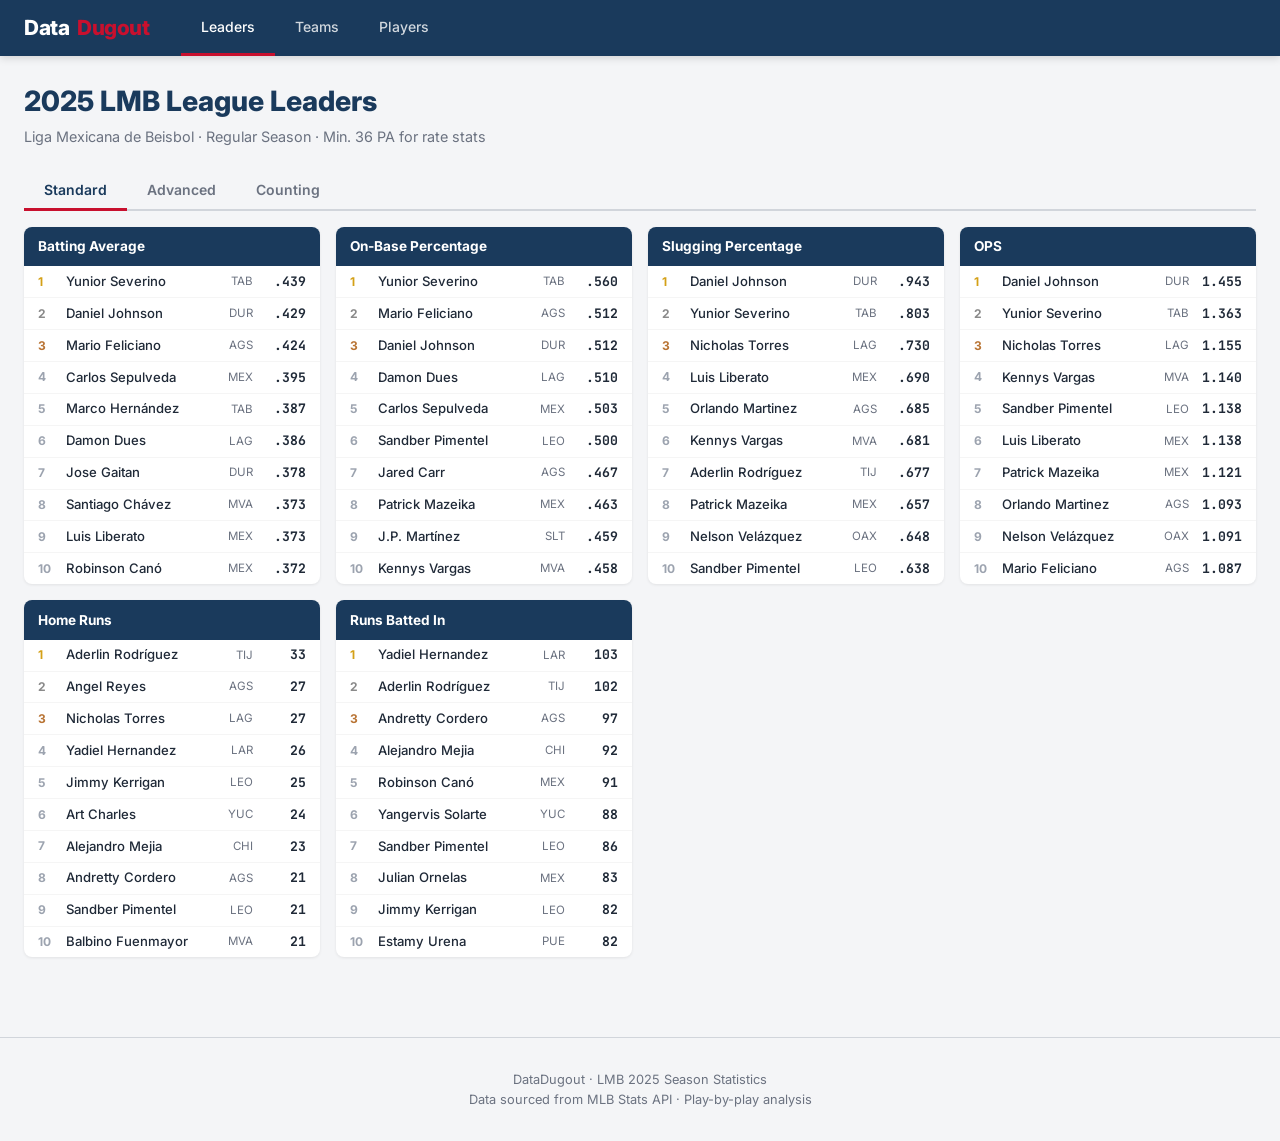
==== docs/index.html @ 57ed879c "Adding alpha version" ====
<!DOCTYPE html>
<html lang="en">
<head>
  <meta charset="UTF-8">
  <meta name="viewport" content="width=device-width, initial-scale=1.0">
  <title>DataDugout - LMB Stats 2025</title>
  <link rel="preconnect" href="https://fonts.googleapis.com">
  <link href="https://fonts.googleapis.com/css2?family=Inter:wght@400;500;600;700;800&family=JetBrains+Mono:wght@400;700&display=swap" rel="stylesheet">
  <link rel="stylesheet" href="css/style.css">
</head>
<body>
  <header class="site-header">
    <div class="header-inner">
      <a href="index.html" class="site-logo">Data<span class="accent">Dugout</span></a>
      <nav>
        <a href="index.html">Leaders</a>
        <a href="teams.html">Teams</a>
        <a href="players.html">Players</a>
      </nav>
    </div>
  </header>

  <main class="container">
    <h1 class="page-title">2025 LMB League Leaders</h1>
    <p class="page-subtitle">Liga Mexicana de Beisbol &middot; Regular Season &middot; Min. 36 PA for rate stats</p>

    <div class="tabs">
      <button class="tab-btn active" data-tab="standard">Standard</button>
      <button class="tab-btn" data-tab="advanced">Advanced</button>
      <button class="tab-btn" data-tab="counting">Counting</button>
    </div>

    <div id="tab-standard" class="tab-content">
      <div class="leaders-grid" id="leaders-standard"></div>
    </div>
    <div id="tab-advanced" class="tab-content" style="display:none">
      <div class="leaders-grid" id="leaders-advanced"></div>
    </div>
    <div id="tab-counting" class="tab-content" style="display:none">
      <div class="leaders-grid" id="leaders-counting"></div>
    </div>
  </main>

  <footer class="site-footer">
    <p>DataDugout &middot; LMB 2025 Season Statistics</p>
    <p>Data sourced from MLB Stats API &middot; Play-by-play analysis</p>
  </footer>

  <script src="js/shared.js"></script>
  <script>
    const STANDARD_CATS = ['BA', 'OBP', 'SLG', 'OPS', 'HR', 'RBI'];
    const ADVANCED_CATS = ['wOBA', 'ISO', 'BABIP', 'BB%', 'K%', 'RAA'];
    const COUNTING_CATS = ['H', '2B', '3B', 'HR', 'BB', 'RBI'];

    function renderLeaderCard(cat, data) {
      const d = data[cat];
      if (!d) return '';
      let html = `<div class="leader-card">
        <div class="leader-card-header">${d.label}</div>
        <ol class="leader-list">`;
      for (let i = 0; i < d.players.length; i++) {
        const p = d.players[i];
        const rankClass = i < 3 ? ` rank-${i + 1}` : '';
        const val = fmtStat(p.value, d.format);
        html += `<li>
          <span class="leader-rank${rankClass}">${i + 1}</span>
          <span class="leader-name"><a href="player.html?id=${p.id}">${p.name}</a></span>
          <span class="leader-team">${p.teamAbbr}</span>
          <span class="leader-value">${val}</span>
        </li>`;
      }
      html += '</ol></div>';
      return html;
    }

    async function init() {
      const leaders = await loadJSON('leaders.json');

      document.getElementById('leaders-standard').innerHTML =
        STANDARD_CATS.map(c => renderLeaderCard(c, leaders)).join('');
      document.getElementById('leaders-advanced').innerHTML =
        ADVANCED_CATS.map(c => renderLeaderCard(c, leaders)).join('');
      document.getElementById('leaders-counting').innerHTML =
        COUNTING_CATS.map(c => renderLeaderCard(c, leaders)).join('');

      // Tab switching
      document.querySelectorAll('.tab-btn').forEach(btn => {
        btn.addEventListener('click', () => {
          document.querySelectorAll('.tab-btn').forEach(b => b.classList.remove('active'));
          document.querySelectorAll('.tab-content').forEach(c => c.style.display = 'none');
          btn.classList.add('active');
          document.getElementById('tab-' + btn.dataset.tab).style.display = '';
        });
      });
    }
    init();
  </script>
</body>
</html>
---- docs/css/style.css ----
:root {
  --primary: #1a3a5c;
  --primary-light: #2a5a8c;
  --accent: #c8102e;
  --accent-hover: #a00d24;
  --bg: #f4f5f7;
  --surface: #ffffff;
  --border: #d1d5db;
  --text: #1f2937;
  --text-muted: #6b7280;
  --text-light: #9ca3af;
  --positive: #16a34a;
  --negative: #dc2626;
  --highlight-row: #f0f7ff;
  --table-header: #1a3a5c;
  --table-header-text: #ffffff;
  --gold: #d4a017;
  --silver: #8a8a8a;
  --bronze: #b87333;
  --font: 'Inter', -apple-system, BlinkMacSystemFont, 'Segoe UI', sans-serif;
  --font-mono: 'JetBrains Mono', 'Fira Code', monospace;
}

* { margin: 0; padding: 0; box-sizing: border-box; }

body {
  font-family: var(--font);
  background: var(--bg);
  color: var(--text);
  line-height: 1.5;
  min-height: 100vh;
}

/* ── Header / Nav ── */
.site-header {
  background: var(--primary);
  color: white;
  padding: 0;
  position: sticky;
  top: 0;
  z-index: 100;
  box-shadow: 0 2px 8px rgba(0,0,0,0.15);
}
.header-inner {
  max-width: 1280px;
  margin: 0 auto;
  display: flex;
  align-items: center;
  padding: 0 1.5rem;
  height: 56px;
}
.site-logo {
  font-size: 1.3rem;
  font-weight: 800;
  letter-spacing: -0.5px;
  color: white;
  text-decoration: none;
  display: flex;
  align-items: center;
  gap: 0.5rem;
}
.site-logo .accent { color: var(--accent); }
.site-logo:hover { opacity: 0.9; }

nav {
  display: flex;
  gap: 0;
  margin-left: 2rem;
}
nav a {
  color: rgba(255,255,255,0.8);
  text-decoration: none;
  font-size: 0.875rem;
  font-weight: 500;
  padding: 1rem 1.25rem;
  transition: all 0.15s;
  border-bottom: 3px solid transparent;
}
nav a:hover { color: white; background: rgba(255,255,255,0.08); }
nav a.active { color: white; border-bottom-color: var(--accent); }

/* ── Main Content ── */
.container {
  max-width: 1280px;
  margin: 0 auto;
  padding: 1.5rem;
}

.page-title {
  font-size: 1.75rem;
  font-weight: 800;
  margin-bottom: 0.25rem;
  color: var(--primary);
}
.page-subtitle {
  color: var(--text-muted);
  font-size: 0.9rem;
  margin-bottom: 1.5rem;
}

/* ── Cards ── */
.card {
  background: var(--surface);
  border-radius: 8px;
  box-shadow: 0 1px 3px rgba(0,0,0,0.08);
  overflow: hidden;
  margin-bottom: 1.5rem;
}
.card-header {
  background: var(--table-header);
  color: var(--table-header-text);
  padding: 0.75rem 1rem;
  font-weight: 700;
  font-size: 0.95rem;
  display: flex;
  align-items: center;
  justify-content: space-between;
}
.card-body { padding: 1rem; }

/* ── Tables ── */
.stat-table {
  width: 100%;
  border-collapse: collapse;
  font-size: 0.82rem;
}
.stat-table th {
  background: var(--table-header);
  color: var(--table-header-text);
  padding: 0.5rem 0.6rem;
  text-align: right;
  font-weight: 600;
  position: sticky;
  top: 0;
  white-space: nowrap;
  font-size: 0.78rem;
  letter-spacing: 0.02em;
  cursor: pointer;
  user-select: none;
}
.stat-table th:hover { background: var(--primary-light); }
.stat-table th.sort-asc::after { content: ' \u25B2'; font-size: 0.65rem; }
.stat-table th.sort-desc::after { content: ' \u25BC'; font-size: 0.65rem; }
.stat-table th:first-child,
.stat-table td:first-child { text-align: left; }
.stat-table th.col-name,
.stat-table td.col-name { text-align: left; min-width: 140px; }
.stat-table th.col-team,
.stat-table td.col-team { text-align: left; }

.stat-table td {
  padding: 0.4rem 0.6rem;
  text-align: right;
  border-bottom: 1px solid #f0f0f0;
  font-family: var(--font-mono);
  font-size: 0.8rem;
}
.stat-table td.col-name {
  font-family: var(--font);
  font-weight: 600;
}
.stat-table td.col-name a {
  color: var(--primary);
  text-decoration: none;
}
.stat-table td.col-name a:hover {
  color: var(--accent);
  text-decoration: underline;
}
.stat-table td.col-team {
  font-family: var(--font);
  color: var(--text-muted);
  font-size: 0.78rem;
}
.stat-table tr:hover td { background: var(--highlight-row); }
.stat-table td.col-rank {
  color: var(--text-light);
  font-family: var(--font);
  font-weight: 600;
  font-size: 0.78rem;
}

/* ── Leader Cards Grid ── */
.leaders-grid {
  display: grid;
  grid-template-columns: repeat(auto-fill, minmax(280px, 1fr));
  gap: 1rem;
  margin-bottom: 1.5rem;
}
.leader-card {
  background: var(--surface);
  border-radius: 8px;
  box-shadow: 0 1px 3px rgba(0,0,0,0.08);
  overflow: hidden;
  transition: box-shadow 0.15s;
}
.leader-card:hover { box-shadow: 0 4px 12px rgba(0,0,0,0.12); }
.leader-card-header {
  background: var(--table-header);
  color: var(--table-header-text);
  padding: 0.6rem 0.85rem;
  font-weight: 700;
  font-size: 0.85rem;
}
.leader-list {
  list-style: none;
  padding: 0;
}
.leader-list li {
  display: flex;
  align-items: center;
  padding: 0.35rem 0.85rem;
  font-size: 0.82rem;
  border-bottom: 1px solid #f5f5f5;
  gap: 0.5rem;
}
.leader-list li:last-child { border-bottom: none; }
.leader-rank {
  width: 20px;
  font-weight: 700;
  color: var(--text-light);
  font-size: 0.75rem;
  flex-shrink: 0;
}
.leader-rank.rank-1 { color: var(--gold); }
.leader-rank.rank-2 { color: var(--silver); }
.leader-rank.rank-3 { color: var(--bronze); }
.leader-name {
  flex: 1;
  min-width: 0;
  overflow: hidden;
  text-overflow: ellipsis;
  white-space: nowrap;
}
.leader-name a {
  color: var(--text);
  text-decoration: none;
  font-weight: 500;
}
.leader-name a:hover { color: var(--accent); }
.leader-team {
  color: var(--text-muted);
  font-size: 0.72rem;
  flex-shrink: 0;
}
.leader-value {
  font-family: var(--font-mono);
  font-weight: 700;
  font-size: 0.82rem;
  flex-shrink: 0;
  min-width: 45px;
  text-align: right;
}

/* ── Search ── */
.search-bar {
  display: flex;
  gap: 0.75rem;
  margin-bottom: 1.5rem;
  flex-wrap: wrap;
  align-items: center;
}
.search-input {
  flex: 1;
  min-width: 220px;
  padding: 0.6rem 1rem;
  border: 2px solid var(--border);
  border-radius: 6px;
  font-size: 0.9rem;
  font-family: var(--font);
  transition: border-color 0.15s;
}
.search-input:focus {
  outline: none;
  border-color: var(--primary);
  box-shadow: 0 0 0 3px rgba(26,58,92,0.1);
}
.filter-select {
  padding: 0.6rem 0.8rem;
  border: 2px solid var(--border);
  border-radius: 6px;
  font-size: 0.85rem;
  font-family: var(--font);
  background: white;
  cursor: pointer;
  min-width: 160px;
}
.filter-select:focus {
  outline: none;
  border-color: var(--primary);
}

/* ── Player Profile ── */
.player-header {
  background: linear-gradient(135deg, var(--primary), var(--primary-light));
  color: white;
  padding: 1.5rem;
  border-radius: 8px;
  margin-bottom: 1.5rem;
}
.player-name {
  font-size: 1.75rem;
  font-weight: 800;
}
.player-team-info {
  font-size: 0.95rem;
  opacity: 0.85;
  margin-top: 0.25rem;
}
.player-headline-stats {
  display: flex;
  gap: 1.5rem;
  margin-top: 1rem;
  flex-wrap: wrap;
}
.headline-stat {
  text-align: center;
}
.headline-stat-value {
  font-size: 1.5rem;
  font-weight: 800;
  font-family: var(--font-mono);
}
.headline-stat-label {
  font-size: 0.72rem;
  text-transform: uppercase;
  letter-spacing: 0.05em;
  opacity: 0.7;
}

/* ── Tabs ── */
.tabs {
  display: flex;
  gap: 0;
  margin-bottom: 1rem;
  border-bottom: 2px solid var(--border);
}
.tab-btn {
  padding: 0.6rem 1.25rem;
  background: none;
  border: none;
  font-family: var(--font);
  font-size: 0.875rem;
  font-weight: 600;
  color: var(--text-muted);
  cursor: pointer;
  border-bottom: 3px solid transparent;
  margin-bottom: -2px;
  transition: all 0.15s;
}
.tab-btn:hover { color: var(--text); }
.tab-btn.active {
  color: var(--primary);
  border-bottom-color: var(--accent);
}

/* ── Splits section ── */
.splits-section { margin-top: 1rem; }
.splits-filters {
  display: flex;
  gap: 0.75rem;
  margin-bottom: 1rem;
  flex-wrap: wrap;
}

/* ── Table wrapper for horizontal scroll ── */
.table-wrapper {
  overflow-x: auto;
  -webkit-overflow-scrolling: touch;
}

/* ── Footer ── */
.site-footer {
  text-align: center;
  padding: 2rem;
  color: var(--text-muted);
  font-size: 0.8rem;
  margin-top: 2rem;
  border-top: 1px solid var(--border);
}
.site-footer a { color: var(--primary); text-decoration: none; }
.site-footer a:hover { text-decoration: underline; }

/* ── Loading ── */
.loading {
  text-align: center;
  padding: 3rem;
  color: var(--text-muted);
}
.loading::after {
  content: '';
  display: inline-block;
  width: 20px;
  height: 20px;
  border: 2px solid var(--border);
  border-top-color: var(--primary);
  border-radius: 50%;
  animation: spin 0.8s linear infinite;
  margin-left: 0.5rem;
  vertical-align: middle;
}
@keyframes spin { to { transform: rotate(360deg); } }

/* ── Badge ── */
.badge {
  display: inline-block;
  padding: 0.15rem 0.5rem;
  border-radius: 4px;
  font-size: 0.7rem;
  font-weight: 600;
}
.badge-qualified { background: #dcfce7; color: #166534; }
.badge-partial { background: #fef3c7; color: #92400e; }

/* ── Responsive ── */
@media (max-width: 768px) {
  .header-inner { padding: 0 0.75rem; }
  .site-logo { font-size: 1.1rem; }
  nav a { padding: 1rem 0.75rem; font-size: 0.8rem; }
  .container { padding: 1rem; }
  .page-title { font-size: 1.3rem; }
  .leaders-grid { grid-template-columns: 1fr; }
  .player-headline-stats { gap: 1rem; }
  .search-bar { flex-direction: column; }
  .search-input, .filter-select { min-width: 100%; }
}
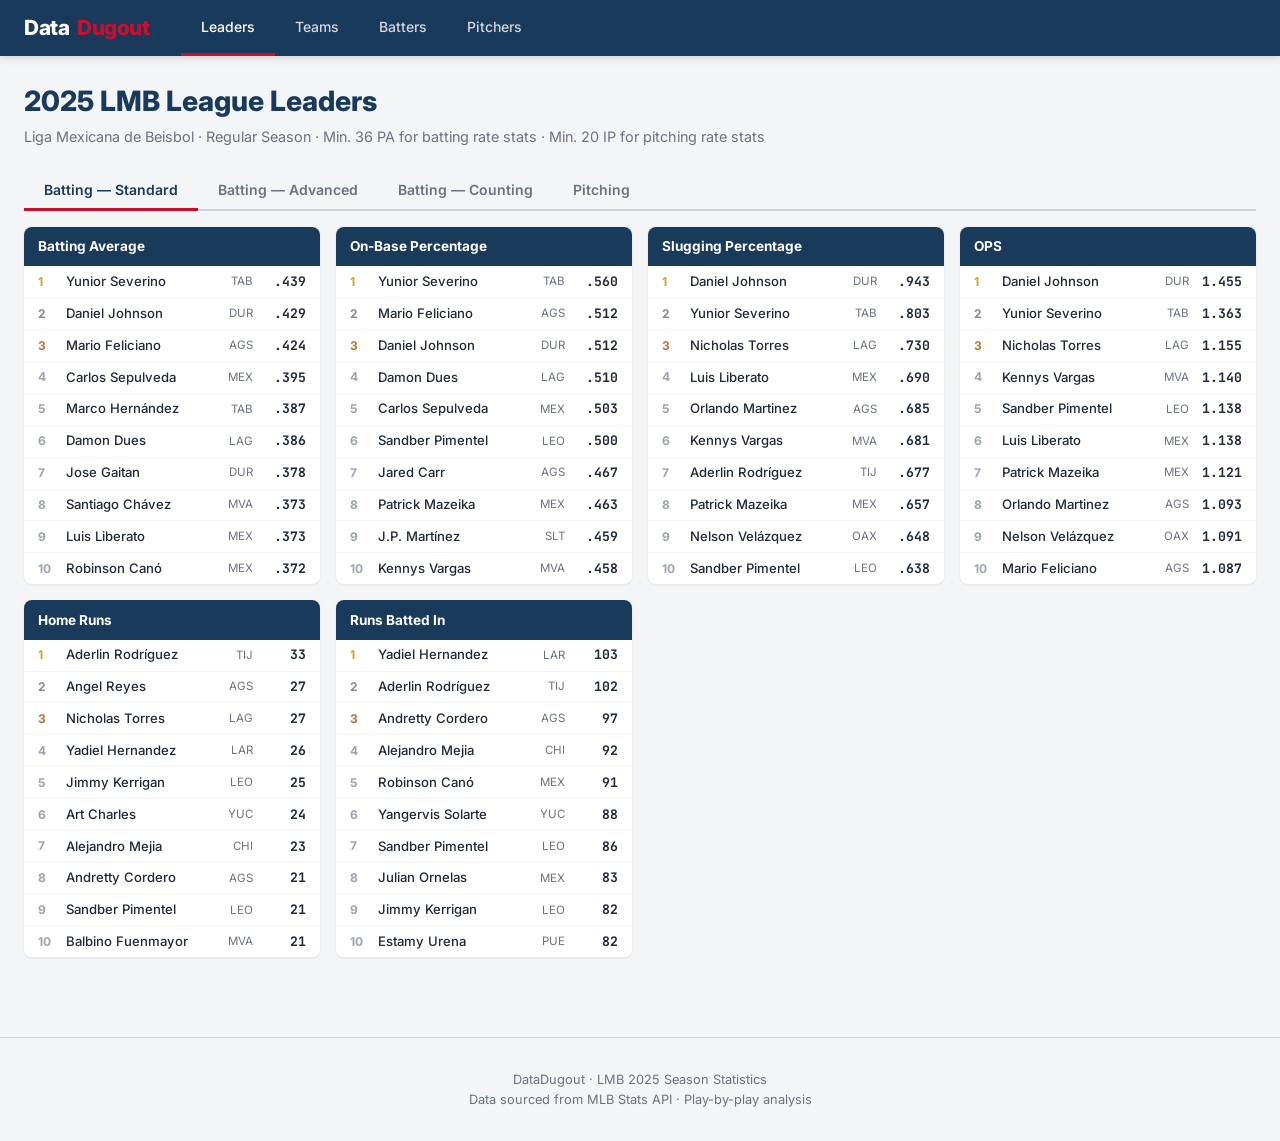
==== commit 239fba34: "Add files via upload" ====
--- a/docs/index.html
+++ b/docs/index.html
@@ -15,19 +15,21 @@
       <nav>
         <a href="index.html">Leaders</a>
         <a href="teams.html">Teams</a>
-        <a href="players.html">Players</a>
+        <a href="players.html">Batters</a>
+        <a href="pitchers.html">Pitchers</a>
       </nav>
     </div>
   </header>
 
   <main class="container">
     <h1 class="page-title">2025 LMB League Leaders</h1>
-    <p class="page-subtitle">Liga Mexicana de Beisbol &middot; Regular Season &middot; Min. 36 PA for rate stats</p>
+    <p class="page-subtitle">Liga Mexicana de Beisbol &middot; Regular Season &middot; Min. 36 PA for batting rate stats &middot; Min. 20 IP for pitching rate stats</p>
 
     <div class="tabs">
-      <button class="tab-btn active" data-tab="standard">Standard</button>
-      <button class="tab-btn" data-tab="advanced">Advanced</button>
-      <button class="tab-btn" data-tab="counting">Counting</button>
+      <button class="tab-btn active" data-tab="standard">Batting &mdash; Standard</button>
+      <button class="tab-btn" data-tab="advanced">Batting &mdash; Advanced</button>
+      <button class="tab-btn" data-tab="counting">Batting &mdash; Counting</button>
+      <button class="tab-btn" data-tab="pitching">Pitching</button>
     </div>
 
     <div id="tab-standard" class="tab-content">
@@ -39,6 +41,9 @@
     <div id="tab-counting" class="tab-content" style="display:none">
       <div class="leaders-grid" id="leaders-counting"></div>
     </div>
+    <div id="tab-pitching" class="tab-content" style="display:none">
+      <div class="leaders-grid" id="leaders-pitching"></div>
+    </div>
   </main>
 
   <footer class="site-footer">
@@ -49,10 +54,11 @@
   <script src="js/shared.js"></script>
   <script>
     const STANDARD_CATS = ['BA', 'OBP', 'SLG', 'OPS', 'HR', 'RBI'];
-    const ADVANCED_CATS = ['wOBA', 'ISO', 'BABIP', 'BB%', 'K%', 'RAA'];
+    const ADVANCED_CATS = ['wRC+', 'wOBA', 'ISO', 'BABIP', 'BB%', 'K%'];
     const COUNTING_CATS = ['H', '2B', '3B', 'HR', 'BB', 'RBI'];
+    const PITCHING_CATS = ['ERA', 'WHIP', 'FIP', 'K', 'K/9', 'BB/9', 'BAA', 'K/BB'];
 
-    function renderLeaderCard(cat, data) {
+    function renderLeaderCard(cat, data, linkBase = 'player.html', valueKey = 'value') {
       const d = data[cat];
       if (!d) return '';
       let html = `<div class="leader-card">
@@ -61,10 +67,10 @@
       for (let i = 0; i < d.players.length; i++) {
         const p = d.players[i];
         const rankClass = i < 3 ? ` rank-${i + 1}` : '';
-        const val = fmtStat(p.value, d.format);
+        const val = fmtStat(p[valueKey], d.format);
         html += `<li>
           <span class="leader-rank${rankClass}">${i + 1}</span>
-          <span class="leader-name"><a href="player.html?id=${p.id}">${p.name}</a></span>
+          <span class="leader-name"><a href="${linkBase}?id=${p.id}">${p.name}</a></span>
           <span class="leader-team">${p.teamAbbr}</span>
           <span class="leader-value">${val}</span>
         </li>`;
@@ -74,16 +80,20 @@
     }
 
     async function init() {
-      const leaders = await loadJSON('leaders.json');
+      const [batting, pitching] = await Promise.all([
+        loadJSON('leaders.json'),
+        loadJSON('pitching_leaders.json'),
+      ]);
 
       document.getElementById('leaders-standard').innerHTML =
-        STANDARD_CATS.map(c => renderLeaderCard(c, leaders)).join('');
+        STANDARD_CATS.map(c => renderLeaderCard(c, batting)).join('');
       document.getElementById('leaders-advanced').innerHTML =
-        ADVANCED_CATS.map(c => renderLeaderCard(c, leaders)).join('');
+        ADVANCED_CATS.map(c => renderLeaderCard(c, batting)).join('');
       document.getElementById('leaders-counting').innerHTML =
-        COUNTING_CATS.map(c => renderLeaderCard(c, leaders)).join('');
+        COUNTING_CATS.map(c => renderLeaderCard(c, batting)).join('');
+      document.getElementById('leaders-pitching').innerHTML =
+        PITCHING_CATS.map(c => renderLeaderCard(c, pitching, 'pitcher.html')).join('');
 
-      // Tab switching
       document.querySelectorAll('.tab-btn').forEach(btn => {
         btn.addEventListener('click', () => {
           document.querySelectorAll('.tab-btn').forEach(b => b.classList.remove('active'));
--- a/docs/css/style.css
+++ b/docs/css/style.css
@@ -412,6 +412,18 @@
 .badge-qualified { background: #dcfce7; color: #166534; }
 .badge-partial { background: #fef3c7; color: #92400e; }
 
+/* ── Stat color coding (FanGraphs-style) ── */
+.stat-elite { color: #1d4ed8; font-weight: 700; }
+.stat-great  { color: #15803d; font-weight: 600; }
+.stat-above  { color: #16a34a; }
+.stat-avg    { color: var(--text); }
+.stat-below  { color: #d97706; }
+.stat-poor   { color: #dc2626; }
+
+/* ── Park Factor table ── */
+.pf-above { color: #dc2626; font-weight: 600; }
+.pf-below { color: #16a34a; font-weight: 600; }
+
 /* ── Responsive ── */
 @media (max-width: 768px) {
   .header-inner { padding: 0 0.75rem; }
